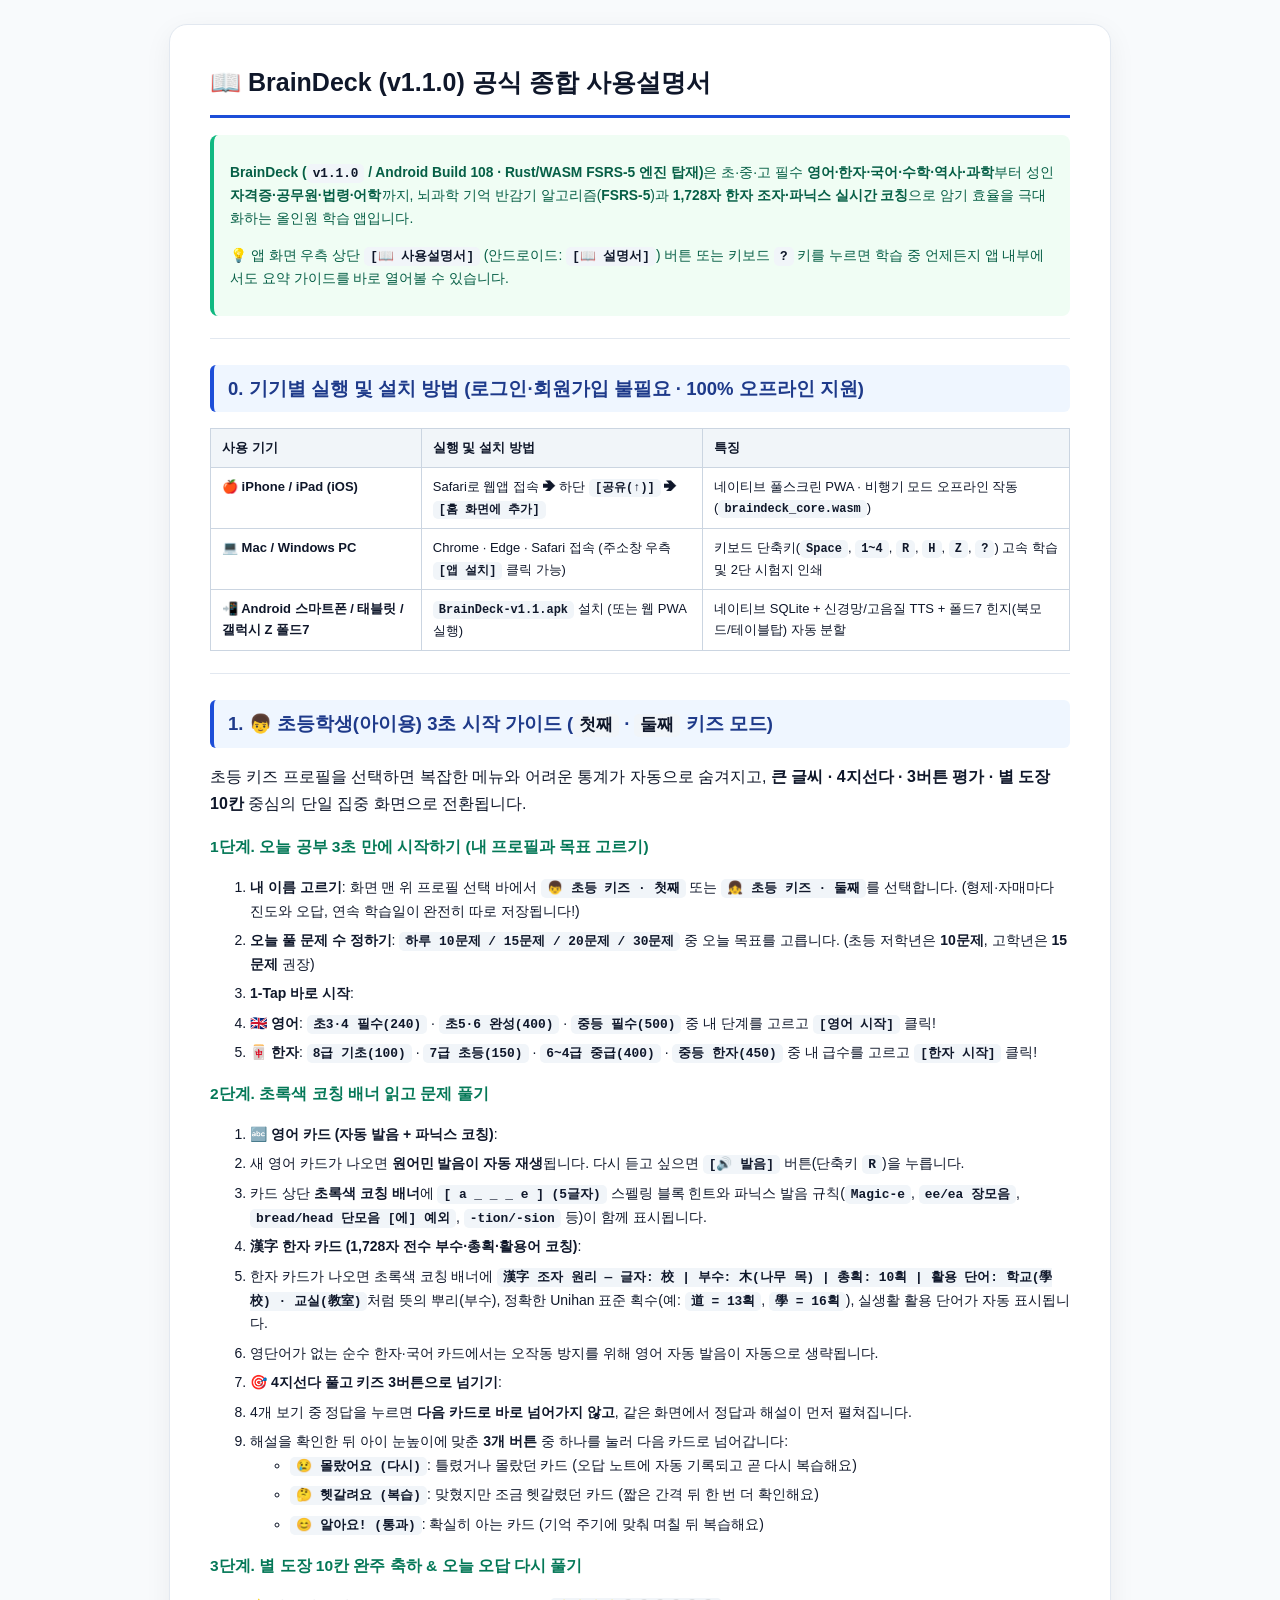
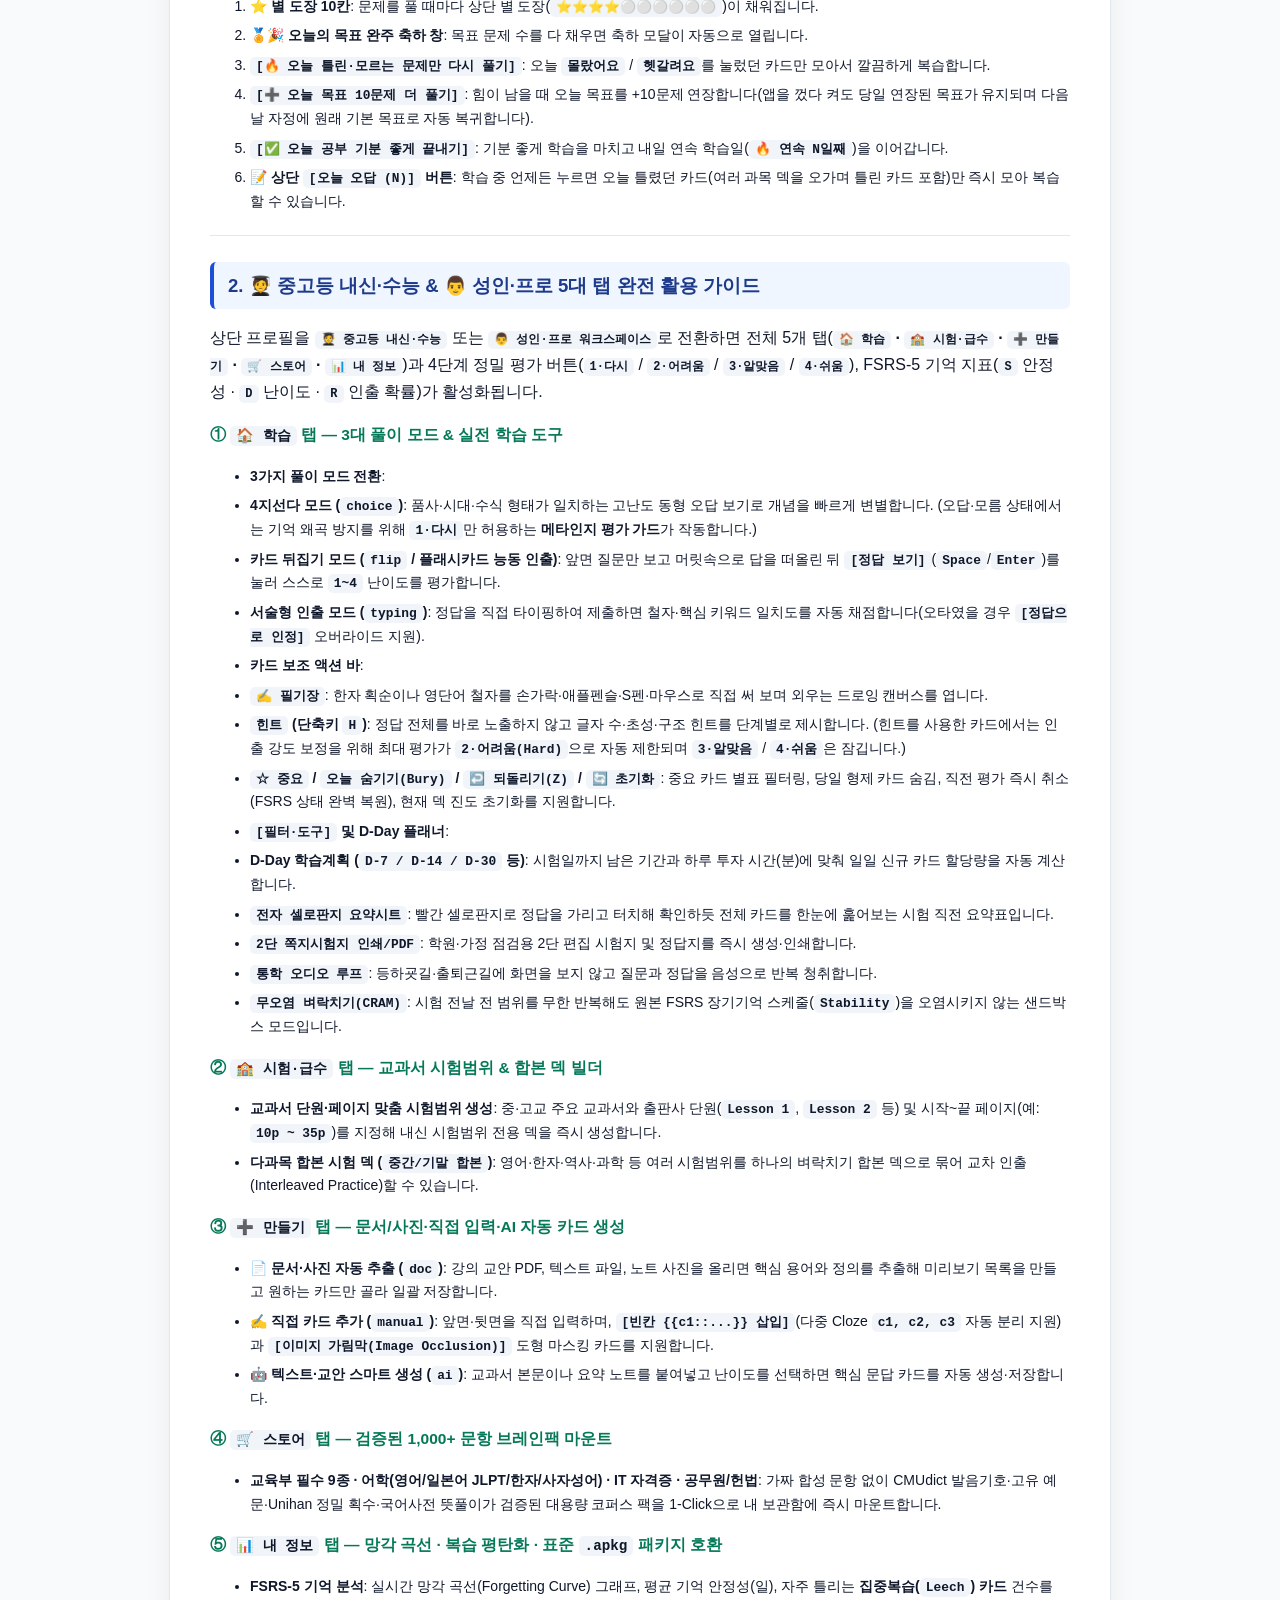
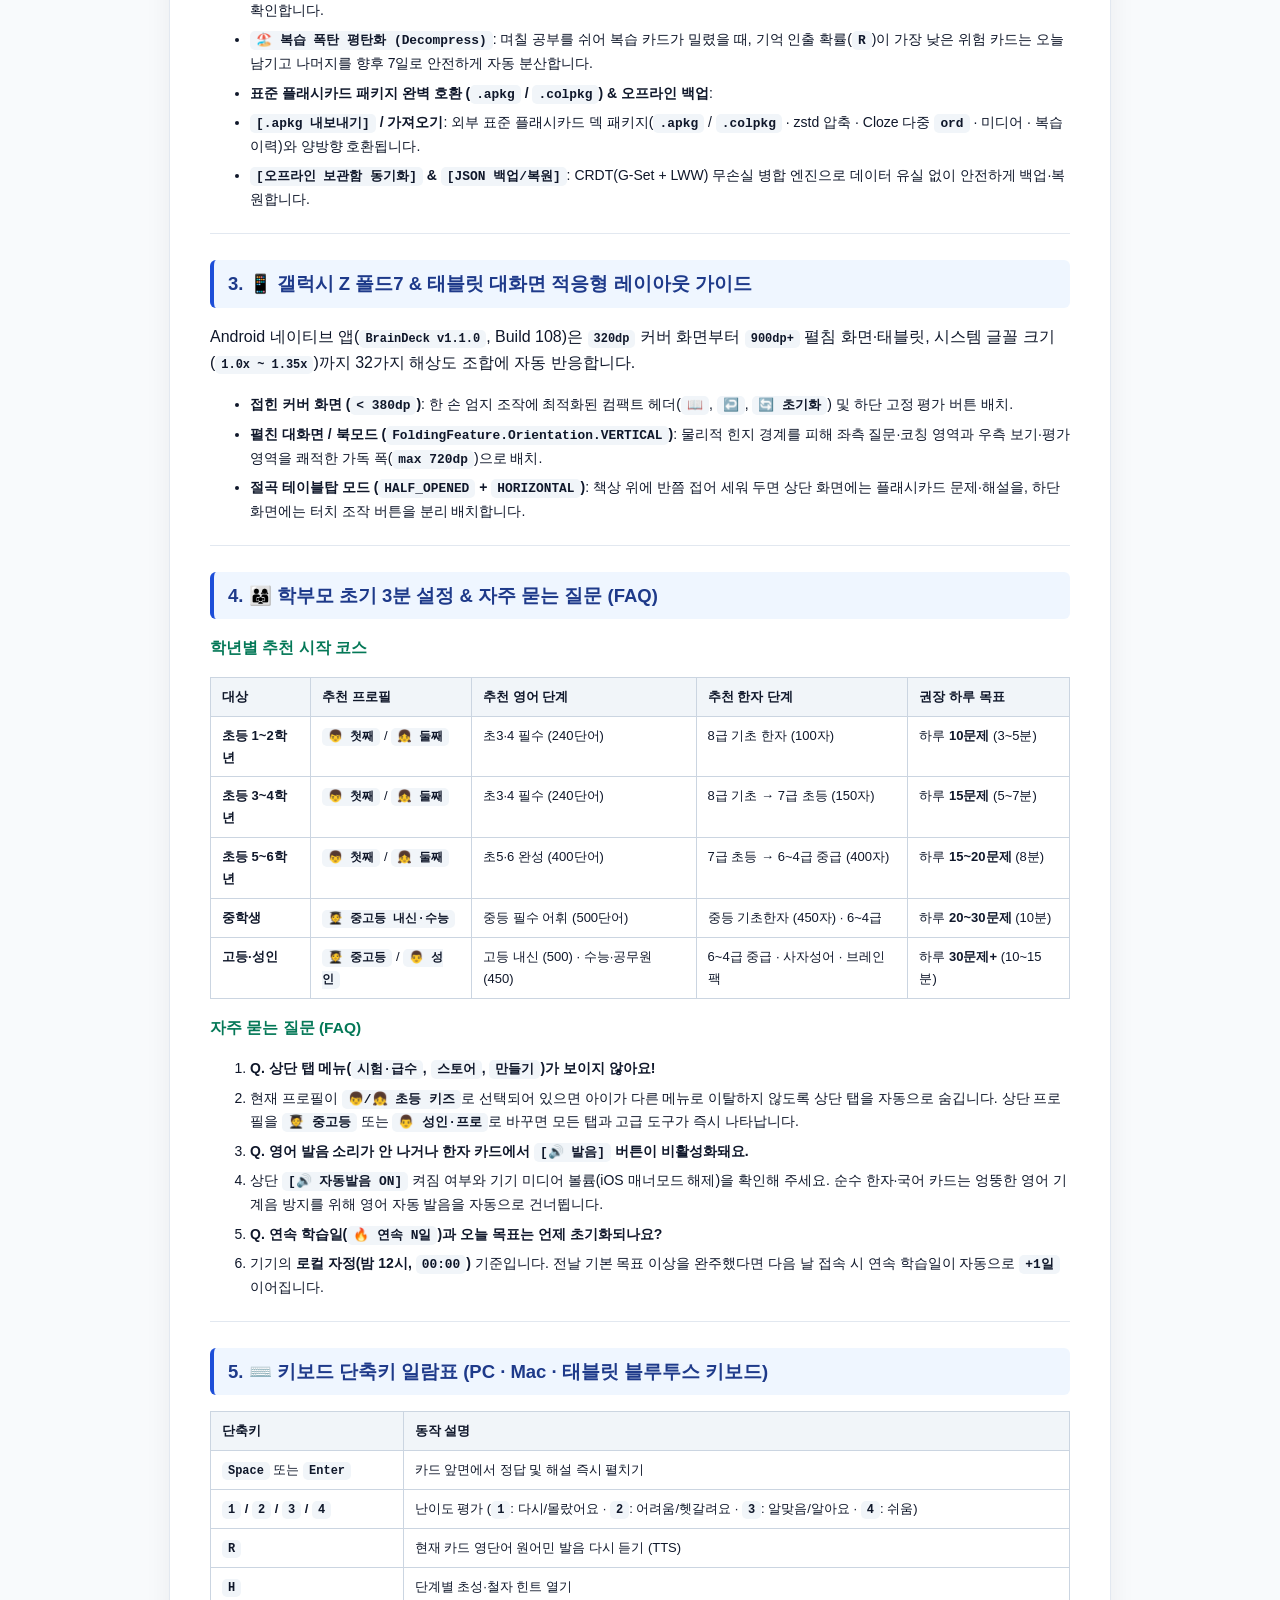
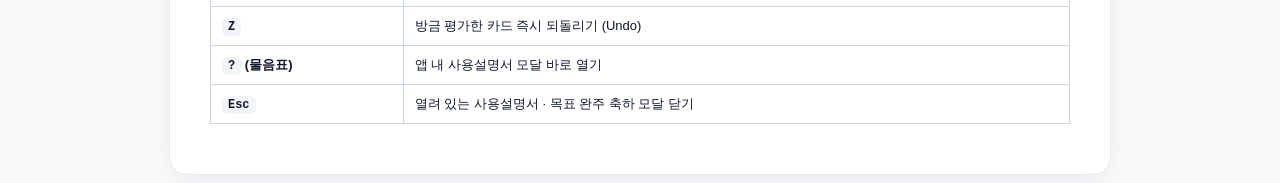
==== braindeck/USER_MANUAL.html @ 4ec6dca1 "chore(braindeck): deploy BrainDeck v1.1.0 (Build 108) PWA, Rust/WASM 1,728-Hanja core & official use" ====
<!DOCTYPE html>
<html lang="ko">
<head>
<meta charset="utf-8">
<meta name="viewport" content="width=device-width, initial-scale=1">
<title>BrainDeck v1.1.0 (Build 108) 공식 종합 사용설명서</title>
<style>
  body { font-family: -apple-system, BlinkMacSystemFont, "Apple SD Gothic Neo", "Malgun Gothic", sans-serif; color: #0f172a; background: #f8fafc; margin: 0; padding: 24px 16px; line-height: 1.68; }
  .container { max-width: 860px; margin: 0 auto; background: #ffffff; border-radius: 18px; padding: 36px 40px; box-shadow: 0 8px 28px rgba(15,23,42,0.06); border: 1px solid #e2e8f0; }
  h1 { font-size: 25px; color: #0f172a; margin-top: 0; border-bottom: 3px solid #1d4ed8; padding-bottom: 12px; }
  h2 { font-size: 18.5px; color: #1e3a8a; margin-top: 26px; background: #eff6ff; padding: 8px 14px; border-left: 4px solid #1d4ed8; border-radius: 6px; }
  h3 { font-size: 15.5px; color: #047857; margin-top: 16px; }
  blockquote { background: #f0fdf4; border-left: 4px solid #10b981; margin: 14px 0; padding: 12px 16px; border-radius: 8px; color: #065f46; font-size: 13.8px; }
  code { background: #f1f5f9; color: #0f172a; padding: 2px 6px; border-radius: 5px; font-size: 0.92em; font-weight: 600; }
  table { width: 100%; border-collapse: collapse; margin: 14px 0; font-size: 13px; }
  th, td { border: 1px solid #cbd5e1; padding: 8px 11px; text-align: left; vertical-align: top; }
  th { background: #f1f5f9; color: #0f172a; font-weight: 800; }
  hr { border: none; border-top: 1px solid #e2e8f0; margin: 22px 0; }
  li { margin-bottom: 6px; font-size: 14px; }
  @media print { body { background: #fff; padding: 0; } .container { box-shadow: none; border: none; padding: 10px 14px; } h2 { break-after: avoid; } table { break-inside: avoid; } }
</style>
</head>
<body>
  <div class="container">
    <h1>📖 BrainDeck (v1.1.0) 공식 종합 사용설명서</h1>
<blockquote>
<p><strong>BrainDeck (<code>v1.1.0</code> / Android Build 108 · Rust/WASM FSRS-5 엔진 탑재)</strong>은 초·중·고 필수 <strong>영어·한자·국어·수학·역사·과학</strong>부터 성인 <strong>자격증·공무원·법령·어학</strong>까지, 뇌과학 기억 반감기 알고리즘(<strong>FSRS-5</strong>)과 <strong>1,728자 한자 조자·파닉스 실시간 코칭</strong>으로 암기 효율을 극대화하는 올인원 학습 앱입니다.</p>
<p>💡 앱 화면 우측 상단 <strong><code>[📖 사용설명서]</code></strong> (안드로이드: <strong><code>[📖 설명서]</code></strong>) 버튼 또는 키보드 <strong><code>?</code></strong> 키를 누르면 학습 중 언제든지 앱 내부에서도 요약 가이드를 바로 열어볼 수 있습니다.</p>
</blockquote>
<hr />
<h2>0. 기기별 실행 및 설치 방법 (로그인·회원가입 불필요 · 100% 오프라인 지원)</h2>
<table>
<thead>
<tr>
<th style="text-align: left;">사용 기기</th>
<th style="text-align: left;">실행 및 설치 방법</th>
<th style="text-align: left;">특징</th>
</tr>
</thead>
<tbody>
<tr>
<td style="text-align: left;"><strong>🍎 iPhone / iPad (iOS)</strong></td>
<td style="text-align: left;">Safari로 웹앱 접속 ➔ 하단 <strong><code>[공유(↑)]</code></strong> ➔ <strong><code>[홈 화면에 추가]</code></strong></td>
<td style="text-align: left;">네이티브 풀스크린 PWA · 비행기 모드 오프라인 작동 (<code>braindeck_core.wasm</code>)</td>
</tr>
<tr>
<td style="text-align: left;"><strong>💻 Mac / Windows PC</strong></td>
<td style="text-align: left;">Chrome · Edge · Safari 접속 (주소창 우측 <strong><code>[앱 설치]</code></strong> 클릭 가능)</td>
<td style="text-align: left;">키보드 단축키(<code>Space</code>, <code>1~4</code>, <code>R</code>, <code>H</code>, <code>Z</code>, <code>?</code>) 고속 학습 및 2단 시험지 인쇄</td>
</tr>
<tr>
<td style="text-align: left;"><strong>📲 Android 스마트폰 / 태블릿 / 갤럭시 Z 폴드7</strong></td>
<td style="text-align: left;"><strong><code>BrainDeck-v1.1.apk</code></strong> 설치 (또는 웹 PWA 실행)</td>
<td style="text-align: left;">네이티브 SQLite + 신경망/고음질 TTS + 폴드7 힌지(북모드/테이블탑) 자동 분할</td>
</tr>
</tbody>
</table>
<hr />
<h2>1. 👦 초등학생(아이용) 3초 시작 가이드 (<code>첫째</code> · <code>둘째</code> 키즈 모드)</h2>
<p>초등 키즈 프로필을 선택하면 복잡한 메뉴와 어려운 통계가 자동으로 숨겨지고, <strong>큰 글씨 · 4지선다 · 3버튼 평가 · 별 도장 10칸</strong> 중심의 단일 집중 화면으로 전환됩니다.</p>
<h3>1단계. 오늘 공부 3초 만에 시작하기 (내 프로필과 목표 고르기)</h3>
<ol>
<li><strong>내 이름 고르기</strong>: 화면 맨 위 프로필 선택 바에서 <strong><code>👦 초등 키즈 · 첫째</code></strong> 또는 <strong><code>👧 초등 키즈 · 둘째</code></strong>를 선택합니다. (형제·자매마다 진도와 오답, 연속 학습일이 완전히 따로 저장됩니다!)</li>
<li><strong>오늘 풀 문제 수 정하기</strong>: <strong><code>하루 10문제 / 15문제 / 20문제 / 30문제</code></strong> 중 오늘 목표를 고릅니다. (초등 저학년은 <strong>10문제</strong>, 고학년은 <strong>15문제</strong> 권장)</li>
<li><strong>1-Tap 바로 시작</strong>:</li>
<li><strong>🇬🇧 영어</strong>: <code>초3·4 필수(240)</code> · <code>초5·6 완성(400)</code> · <code>중등 필수(500)</code> 중 내 단계를 고르고 <strong><code>[영어 시작]</code></strong> 클릭!</li>
<li><strong>🀄 한자</strong>: <code>8급 기초(100)</code> · <code>7급 초등(150)</code> · <code>6~4급 중급(400)</code> · <code>중등 한자(450)</code> 중 내 급수를 고르고 <strong><code>[한자 시작]</code></strong> 클릭!</li>
</ol>
<h3>2단계. 초록색 코칭 배너 읽고 문제 풀기</h3>
<ol>
<li><strong>🔤 영어 카드 (자동 발음 + 파닉스 코칭)</strong>:</li>
<li>새 영어 카드가 나오면 <strong>원어민 발음이 자동 재생</strong>됩니다. 다시 듣고 싶으면 <strong><code>[🔊 발음]</code></strong> 버튼(단축키 <code>R</code>)을 누릅니다.</li>
<li>카드 상단 <strong>초록색 코칭 배너</strong>에 <strong><code>[ a _ _ _ e ] (5글자)</code></strong> 스펠링 블록 힌트와 파닉스 발음 규칙(<code>Magic-e</code>, <code>ee/ea 장모음</code>, <code>bread/head 단모음 [에] 예외</code>, <code>-tion/-sion</code> 등)이 함께 표시됩니다.</li>
<li><strong>漢字 한자 카드 (1,728자 전수 부수·총획·활용어 코칭)</strong>:</li>
<li>한자 카드가 나오면 초록색 코칭 배너에 <strong><code>漢字 조자 원리 — 글자: 校 | 부수: 木(나무 목) | 총획: 10획 | 활용 단어: 학교(學校) · 교실(教室)</code></strong>처럼 뜻의 뿌리(부수), 정확한 Unihan 표준 획수(예: <code>道 = 13획</code>, <code>學 = 16획</code>), 실생활 활용 단어가 자동 표시됩니다.</li>
<li>영단어가 없는 순수 한자·국어 카드에서는 오작동 방지를 위해 영어 자동 발음이 자동으로 생략됩니다.</li>
<li><strong>🎯 4지선다 풀고 키즈 3버튼으로 넘기기</strong>:</li>
<li>4개 보기 중 정답을 누르면 <strong>다음 카드로 바로 넘어가지 않고</strong>, 같은 화면에서 정답과 해설이 먼저 펼쳐집니다.</li>
<li>해설을 확인한 뒤 아이 눈높이에 맞춘 <strong>3개 버튼</strong> 중 하나를 눌러 다음 카드로 넘어갑니다:<ul>
<li><strong><code>😢 몰랐어요 (다시)</code></strong>: 틀렸거나 몰랐던 카드 (오답 노트에 자동 기록되고 곧 다시 복습해요)</li>
<li><strong><code>🤔 헷갈려요 (복습)</code></strong>: 맞혔지만 조금 헷갈렸던 카드 (짧은 간격 뒤 한 번 더 확인해요)</li>
<li><strong><code>😊 알아요! (통과)</code></strong>: 확실히 아는 카드 (기억 주기에 맞춰 며칠 뒤 복습해요)</li>
</ul>
</li>
</ol>
<h3>3단계. 별 도장 10칸 완주 축하 &amp; 오늘 오답 다시 풀기</h3>
<ol>
<li><strong>⭐ 별 도장 10칸</strong>: 문제를 풀 때마다 상단 별 도장(<code>⭐⭐⭐⭐⚪⚪⚪⚪⚪⚪</code>)이 채워집니다.</li>
<li><strong>🏅🎉 오늘의 목표 완주 축하 창</strong>: 목표 문제 수를 다 채우면 축하 모달이 자동으로 열립니다.</li>
<li><strong><code>[🔥 오늘 틀린·모르는 문제만 다시 풀기]</code></strong>: 오늘 <code>몰랐어요</code> / <code>헷갈려요</code>를 눌렀던 카드만 모아서 깔끔하게 복습합니다.</li>
<li><strong><code>[➕ 오늘 목표 10문제 더 풀기]</code></strong>: 힘이 남을 때 오늘 목표를 +10문제 연장합니다(앱을 껐다 켜도 당일 연장된 목표가 유지되며 다음 날 자정에 원래 기본 목표로 자동 복귀합니다).</li>
<li><strong><code>[✅ 오늘 공부 기분 좋게 끝내기]</code></strong>: 기분 좋게 학습을 마치고 내일 연속 학습일(<code>🔥 연속 N일째</code>)을 이어갑니다.</li>
<li><strong>📝 상단 <code>[오늘 오답 (N)]</code> 버튼</strong>: 학습 중 언제든 누르면 오늘 틀렸던 카드(여러 과목 덱을 오가며 틀린 카드 포함)만 즉시 모아 복습할 수 있습니다.</li>
</ol>
<hr />
<h2>2. 🧑‍🎓 중고등 내신·수능 &amp; 👨 성인·프로 5대 탭 완전 활용 가이드</h2>
<p>상단 프로필을 <strong><code>🧑‍🎓 중고등 내신·수능</code></strong> 또는 <strong><code>👨 성인·프로 워크스페이스</code></strong>로 전환하면 전체 5개 탭(<strong><code>🏠 학습</code> · <code>🏫 시험·급수</code> · <code>➕ 만들기</code> · <code>🛒 스토어</code> · <code>📊 내 정보</code></strong>)과 4단계 정밀 평가 버튼(<code>1·다시</code> / <code>2·어려움</code> / <code>3·알맞음</code> / <code>4·쉬움</code>), FSRS-5 기억 지표(<code>S</code> 안정성 · <code>D</code> 난이도 · <code>R</code> 인출 확률)가 활성화됩니다.</p>
<h3>① <code>🏠 학습</code> 탭 — 3대 풀이 모드 &amp; 실전 학습 도구</h3>
<ul>
<li><strong>3가지 풀이 모드 전환</strong>:</li>
<li><strong>4지선다 모드 (<code>choice</code>)</strong>: 품사·시대·수식 형태가 일치하는 고난도 동형 오답 보기로 개념을 빠르게 변별합니다. (오답·모름 상태에서는 기억 왜곡 방지를 위해 <code>1·다시</code>만 허용하는 <strong>메타인지 평가 가드</strong>가 작동합니다.)</li>
<li><strong>카드 뒤집기 모드 (<code>flip</code> / 플래시카드 능동 인출)</strong>: 앞면 질문만 보고 머릿속으로 답을 떠올린 뒤 <strong><code>[정답 보기]</code></strong>(<code>Space</code>/<code>Enter</code>)를 눌러 스스로 <code>1~4</code> 난이도를 평가합니다.</li>
<li><strong>서술형 인출 모드 (<code>typing</code>)</strong>: 정답을 직접 타이핑하여 제출하면 철자·핵심 키워드 일치도를 자동 채점합니다(오타였을 경우 <code>[정답으로 인정]</code> 오버라이드 지원).</li>
<li><strong>카드 보조 액션 바</strong>:</li>
<li><strong><code>✍️ 필기장</code></strong>: 한자 획순이나 영단어 철자를 손가락·애플펜슬·S펜·마우스로 직접 써 보며 외우는 드로잉 캔버스를 엽니다.</li>
<li><strong><code>힌트</code> (단축키 <code>H</code>)</strong>: 정답 전체를 바로 노출하지 않고 글자 수·초성·구조 힌트를 단계별로 제시합니다. (힌트를 사용한 카드에서는 인출 강도 보정을 위해 최대 평가가 <code>2·어려움(Hard)</code>으로 자동 제한되며 <code>3·알맞음</code> / <code>4·쉬움</code>은 잠깁니다.)</li>
<li><strong><code>☆ 중요</code> / <code>오늘 숨기기(Bury)</code> / <code>↩️ 되돌리기(Z)</code> / <code>🔄 초기화</code></strong>: 중요 카드 별표 필터링, 당일 형제 카드 숨김, 직전 평가 즉시 취소(FSRS 상태 완벽 복원), 현재 덱 진도 초기화를 지원합니다.</li>
<li><strong><code>[필터·도구]</code> 및 D-Day 플래너</strong>:</li>
<li><strong>D-Day 학습계획 (<code>D-7 / D-14 / D-30</code> 등)</strong>: 시험일까지 남은 기간과 하루 투자 시간(분)에 맞춰 일일 신규 카드 할당량을 자동 계산합니다.</li>
<li><strong><code>전자 셀로판지 요약시트</code></strong>: 빨간 셀로판지로 정답을 가리고 터치해 확인하듯 전체 카드를 한눈에 훑어보는 시험 직전 요약표입니다.</li>
<li><strong><code>2단 쪽지시험지 인쇄/PDF</code></strong>: 학원·가정 점검용 2단 편집 시험지 및 정답지를 즉시 생성·인쇄합니다.</li>
<li><strong><code>통학 오디오 루프</code></strong>: 등하굣길·출퇴근길에 화면을 보지 않고 질문과 정답을 음성으로 반복 청취합니다.</li>
<li><strong><code>무오염 벼락치기(CRAM)</code></strong>: 시험 전날 전 범위를 무한 반복해도 원본 FSRS 장기기억 스케줄(<code>Stability</code>)을 오염시키지 않는 샌드박스 모드입니다.</li>
</ul>
<h3>② <code>🏫 시험·급수</code> 탭 — 교과서 시험범위 &amp; 합본 덱 빌더</h3>
<ul>
<li><strong>교과서 단원·페이지 맞춤 시험범위 생성</strong>: 중·고교 주요 교과서와 출판사 단원(<code>Lesson 1</code>, <code>Lesson 2</code> 등) 및 시작~끝 페이지(예: <code>10p ~ 35p</code>)를 지정해 내신 시험범위 전용 덱을 즉시 생성합니다.</li>
<li><strong>다과목 합본 시험 덱 (<code>중간/기말 합본</code>)</strong>: 영어·한자·역사·과학 등 여러 시험범위를 하나의 벼락치기 합본 덱으로 묶어 교차 인출(Interleaved Practice)할 수 있습니다.</li>
</ul>
<h3>③ <code>➕ 만들기</code> 탭 — 문서/사진·직접 입력·AI 자동 카드 생성</h3>
<ul>
<li><strong>📄 문서·사진 자동 추출 (<code>doc</code>)</strong>: 강의 교안 PDF, 텍스트 파일, 노트 사진을 올리면 핵심 용어와 정의를 추출해 미리보기 목록을 만들고 원하는 카드만 골라 일괄 저장합니다.</li>
<li><strong>✍️ 직접 카드 추가 (<code>manual</code>)</strong>: 앞면·뒷면을 직접 입력하며, <strong><code>[빈칸 {{c1::...}} 삽입]</code></strong>(다중 Cloze <code>c1, c2, c3</code> 자동 분리 지원)과 <strong><code>[이미지 가림막(Image Occlusion)]</code></strong> 도형 마스킹 카드를 지원합니다.</li>
<li><strong>🤖 텍스트·교안 스마트 생성 (<code>ai</code>)</strong>: 교과서 본문이나 요약 노트를 붙여넣고 난이도를 선택하면 핵심 문답 카드를 자동 생성·저장합니다.</li>
</ul>
<h3>④ <code>🛒 스토어</code> 탭 — 검증된 1,000+ 문항 브레인팩 마운트</h3>
<ul>
<li><strong>교육부 필수 9종 · 어학(영어/일본어 JLPT/한자/사자성어) · IT 자격증 · 공무원/헌법</strong>: 가짜 합성 문항 없이 CMUdict 발음기호·고유 예문·Unihan 정밀 획수·국어사전 뜻풀이가 검증된 대용량 코퍼스 팩을 1-Click으로 내 보관함에 즉시 마운트합니다.</li>
</ul>
<h3>⑤ <code>📊 내 정보</code> 탭 — 망각 곡선 · 복습 평탄화 · 표준 <code>.apkg</code> 패키지 호환</h3>
<ul>
<li><strong>FSRS-5 기억 분석</strong>: 실시간 망각 곡선(Forgetting Curve) 그래프, 평균 기억 안정성(일), 자주 틀리는 <strong>집중복습(<code>Leech</code>) 카드</strong> 건수를 확인합니다.</li>
<li><strong><code>🏖️ 복습 폭탄 평탄화 (Decompress)</code></strong>: 며칠 공부를 쉬어 복습 카드가 밀렸을 때, 기억 인출 확률(<code>R</code>)이 가장 낮은 위험 카드는 오늘 남기고 나머지를 향후 7일로 안전하게 자동 분산합니다.</li>
<li><strong>표준 플래시카드 패키지 완벽 호환 (<code>.apkg</code> / <code>.colpkg</code>) &amp; 오프라인 백업</strong>:</li>
<li><strong><code>[.apkg 내보내기]</code> / 가져오기</strong>: 외부 표준 플래시카드 덱 패키지(<code>.apkg</code> / <code>.colpkg</code> · zstd 압축 · Cloze 다중 <code>ord</code> · 미디어 · 복습 이력)와 양방향 호환됩니다.</li>
<li><strong><code>[오프라인 보관함 동기화]</code> &amp; <code>[JSON 백업/복원]</code></strong>: CRDT(G-Set + LWW) 무손실 병합 엔진으로 데이터 유실 없이 안전하게 백업·복원합니다.</li>
</ul>
<hr />
<h2>3. 📱 갤럭시 Z 폴드7 &amp; 태블릿 대화면 적응형 레이아웃 가이드</h2>
<p>Android 네이티브 앱(<code>BrainDeck v1.1.0</code>, Build 108)은 <code>320dp</code> 커버 화면부터 <code>900dp+</code> 펼침 화면·태블릿, 시스템 글꼴 크기(<code>1.0x ~ 1.35x</code>)까지 32가지 해상도 조합에 자동 반응합니다.</p>
<ul>
<li><strong>접힌 커버 화면 (<code>&lt; 380dp</code>)</strong>: 한 손 엄지 조작에 최적화된 컴팩트 헤더(<code>📖</code>, <code>↩️</code>, <code>🔄 초기화</code>) 및 하단 고정 평가 버튼 배치.</li>
<li><strong>펼친 대화면 / 북모드 (<code>FoldingFeature.Orientation.VERTICAL</code>)</strong>: 물리적 힌지 경계를 피해 좌측 질문·코칭 영역과 우측 보기·평가 영역을 쾌적한 가독 폭(<code>max 720dp</code>)으로 배치.</li>
<li><strong>절곡 테이블탑 모드 (<code>HALF_OPENED</code> + <code>HORIZONTAL</code>)</strong>: 책상 위에 반쯤 접어 세워 두면 상단 화면에는 플래시카드 문제·해설을, 하단 화면에는 터치 조작 버튼을 분리 배치합니다.</li>
</ul>
<hr />
<h2>4. 👨‍👩‍👧 학부모 초기 3분 설정 &amp; 자주 묻는 질문 (FAQ)</h2>
<h3>학년별 추천 시작 코스</h3>
<table>
<thead>
<tr>
<th style="text-align: left;">대상</th>
<th style="text-align: left;">추천 프로필</th>
<th style="text-align: left;">추천 영어 단계</th>
<th style="text-align: left;">추천 한자 단계</th>
<th style="text-align: left;">권장 하루 목표</th>
</tr>
</thead>
<tbody>
<tr>
<td style="text-align: left;"><strong>초등 1~2학년</strong></td>
<td style="text-align: left;"><code>👦 첫째</code> / <code>👧 둘째</code></td>
<td style="text-align: left;">초3·4 필수 (240단어)</td>
<td style="text-align: left;">8급 기초 한자 (100자)</td>
<td style="text-align: left;">하루 <strong>10문제</strong> (3~5분)</td>
</tr>
<tr>
<td style="text-align: left;"><strong>초등 3~4학년</strong></td>
<td style="text-align: left;"><code>👦 첫째</code> / <code>👧 둘째</code></td>
<td style="text-align: left;">초3·4 필수 (240단어)</td>
<td style="text-align: left;">8급 기초 → 7급 초등 (150자)</td>
<td style="text-align: left;">하루 <strong>15문제</strong> (5~7분)</td>
</tr>
<tr>
<td style="text-align: left;"><strong>초등 5~6학년</strong></td>
<td style="text-align: left;"><code>👦 첫째</code> / <code>👧 둘째</code></td>
<td style="text-align: left;">초5·6 완성 (400단어)</td>
<td style="text-align: left;">7급 초등 → 6~4급 중급 (400자)</td>
<td style="text-align: left;">하루 <strong>15~20문제</strong> (8분)</td>
</tr>
<tr>
<td style="text-align: left;"><strong>중학생</strong></td>
<td style="text-align: left;"><code>🧑‍🎓 중고등 내신·수능</code></td>
<td style="text-align: left;">중등 필수 어휘 (500단어)</td>
<td style="text-align: left;">중등 기초한자 (450자) · 6~4급</td>
<td style="text-align: left;">하루 <strong>20~30문제</strong> (10분)</td>
</tr>
<tr>
<td style="text-align: left;"><strong>고등·성인</strong></td>
<td style="text-align: left;"><code>🧑‍🎓 중고등</code> / <code>👨 성인</code></td>
<td style="text-align: left;">고등 내신 (500) · 수능·공무원 (450)</td>
<td style="text-align: left;">6~4급 중급 · 사자성어 · 브레인팩</td>
<td style="text-align: left;">하루 <strong>30문제+</strong> (10~15분)</td>
</tr>
</tbody>
</table>
<h3>자주 묻는 질문 (FAQ)</h3>
<ol>
<li><strong>Q. 상단 탭 메뉴(<code>시험·급수</code>, <code>스토어</code>, <code>만들기</code>)가 보이지 않아요!</strong></li>
<li>현재 프로필이 <strong><code>👦/👧 초등 키즈</code></strong>로 선택되어 있으면 아이가 다른 메뉴로 이탈하지 않도록 상단 탭을 자동으로 숨깁니다. 상단 프로필을 <strong><code>🧑‍🎓 중고등</code></strong> 또는 <strong><code>👨 성인·프로</code></strong>로 바꾸면 모든 탭과 고급 도구가 즉시 나타납니다.</li>
<li><strong>Q. 영어 발음 소리가 안 나거나 한자 카드에서 <code>[🔊 발음]</code> 버튼이 비활성화돼요.</strong></li>
<li>상단 <strong><code>[🔊 자동발음 ON]</code></strong> 켜짐 여부와 기기 미디어 볼륨(iOS 매너모드 해제)을 확인해 주세요. 순수 한자·국어 카드는 엉뚱한 영어 기계음 방지를 위해 영어 자동 발음을 자동으로 건너뜁니다.</li>
<li><strong>Q. 연속 학습일(<code>🔥 연속 N일</code>)과 오늘 목표는 언제 초기화되나요?</strong></li>
<li>기기의 <strong>로컬 자정(밤 12시, <code>00:00</code>)</strong> 기준입니다. 전날 기본 목표 이상을 완주했다면 다음 날 접속 시 연속 학습일이 자동으로 <code>+1일</code> 이어집니다.</li>
</ol>
<hr />
<h2>5. ⌨️ 키보드 단축키 일람표 (PC · Mac · 태블릿 블루투스 키보드)</h2>
<table>
<thead>
<tr>
<th style="text-align: left;">단축키</th>
<th style="text-align: left;">동작 설명</th>
</tr>
</thead>
<tbody>
<tr>
<td style="text-align: left;"><strong><code>Space</code></strong> 또는 <strong><code>Enter</code></strong></td>
<td style="text-align: left;">카드 앞면에서 정답 및 해설 즉시 펼치기</td>
</tr>
<tr>
<td style="text-align: left;"><strong><code>1</code> / <code>2</code> / <code>3</code> / <code>4</code></strong></td>
<td style="text-align: left;">난이도 평가 (<code>1</code>: 다시/몰랐어요 · <code>2</code>: 어려움/헷갈려요 · <code>3</code>: 알맞음/알아요 · <code>4</code>: 쉬움)</td>
</tr>
<tr>
<td style="text-align: left;"><strong><code>R</code></strong></td>
<td style="text-align: left;">현재 카드 영단어 원어민 발음 다시 듣기 (TTS)</td>
</tr>
<tr>
<td style="text-align: left;"><strong><code>H</code></strong></td>
<td style="text-align: left;">단계별 초성·철자 힌트 열기</td>
</tr>
<tr>
<td style="text-align: left;"><strong><code>Z</code></strong></td>
<td style="text-align: left;">방금 평가한 카드 즉시 되돌리기 (Undo)</td>
</tr>
<tr>
<td style="text-align: left;"><strong><code>?</code> (물음표)</strong></td>
<td style="text-align: left;">앱 내 사용설명서 모달 바로 열기</td>
</tr>
<tr>
<td style="text-align: left;"><strong><code>Esc</code></strong></td>
<td style="text-align: left;">열려 있는 사용설명서 · 목표 완주 축하 모달 닫기</td>
</tr>
</tbody>
</table>
  </div>
</body>
</html>
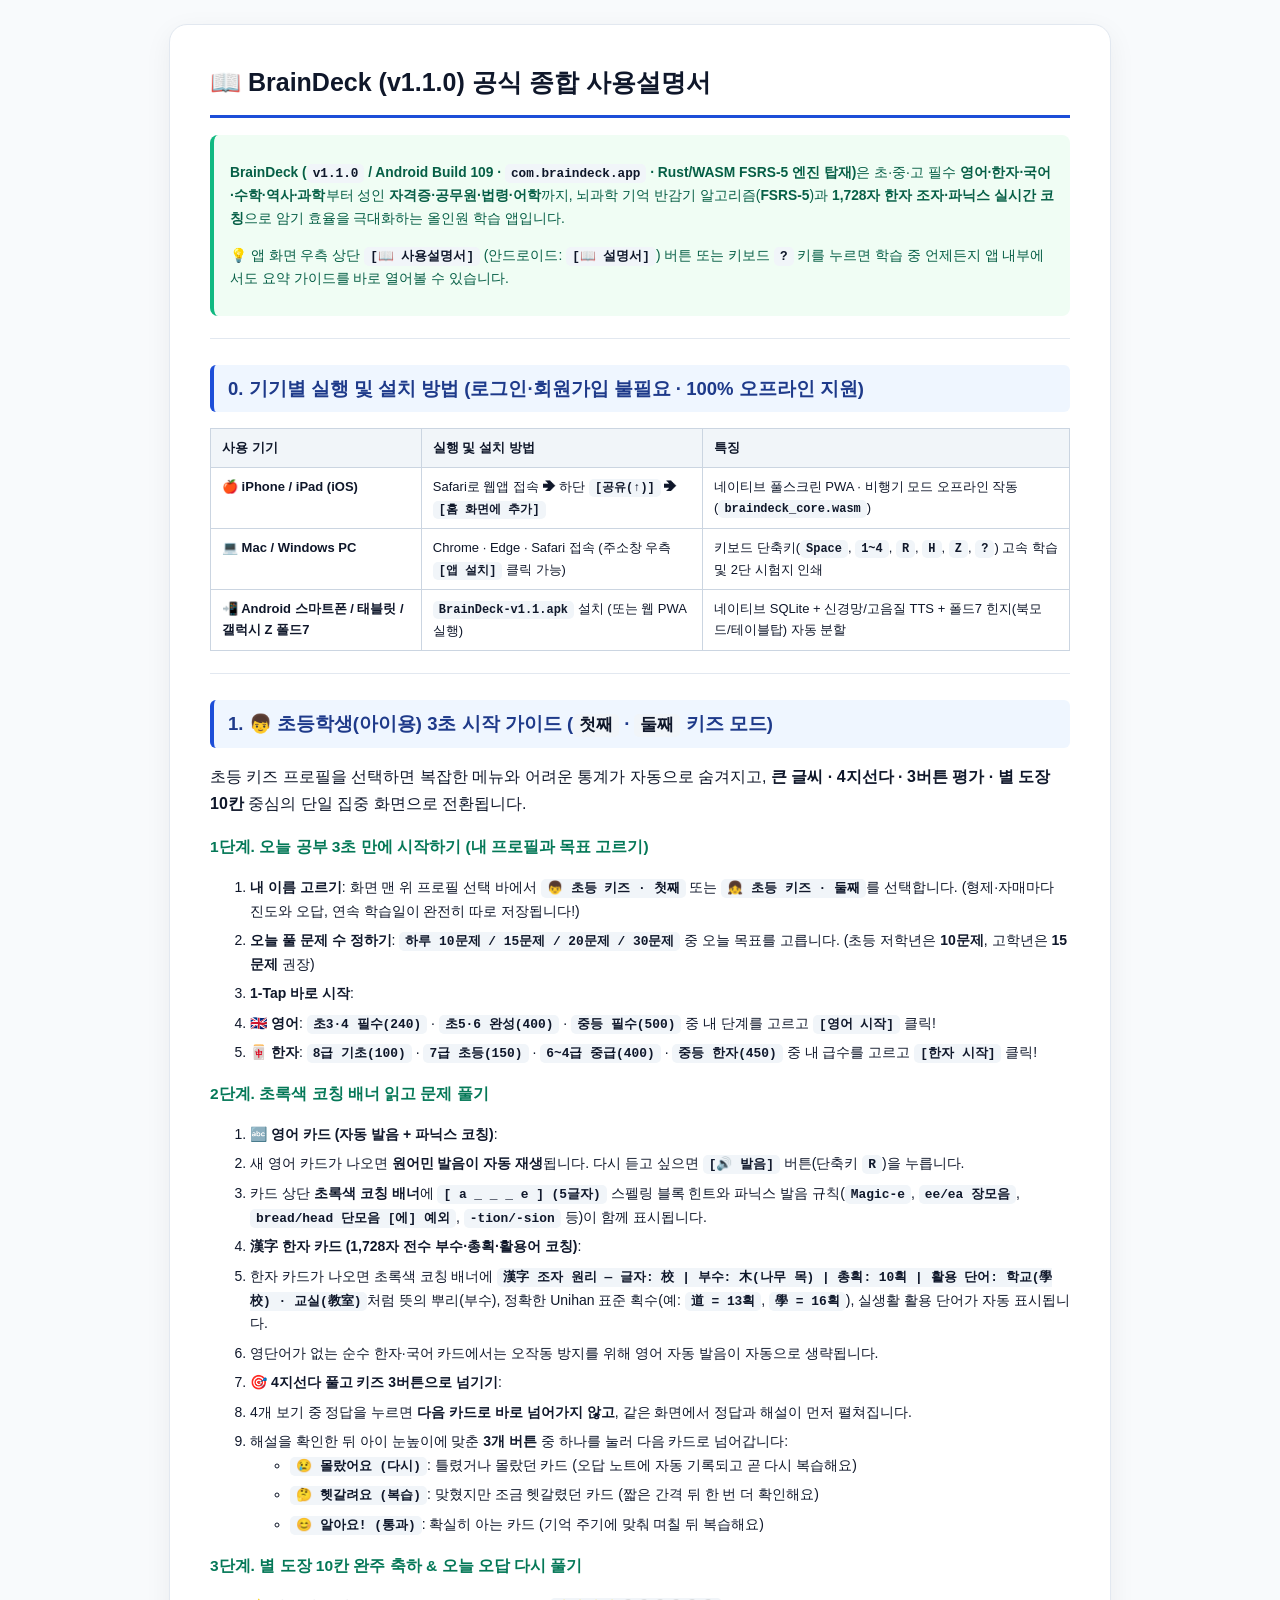
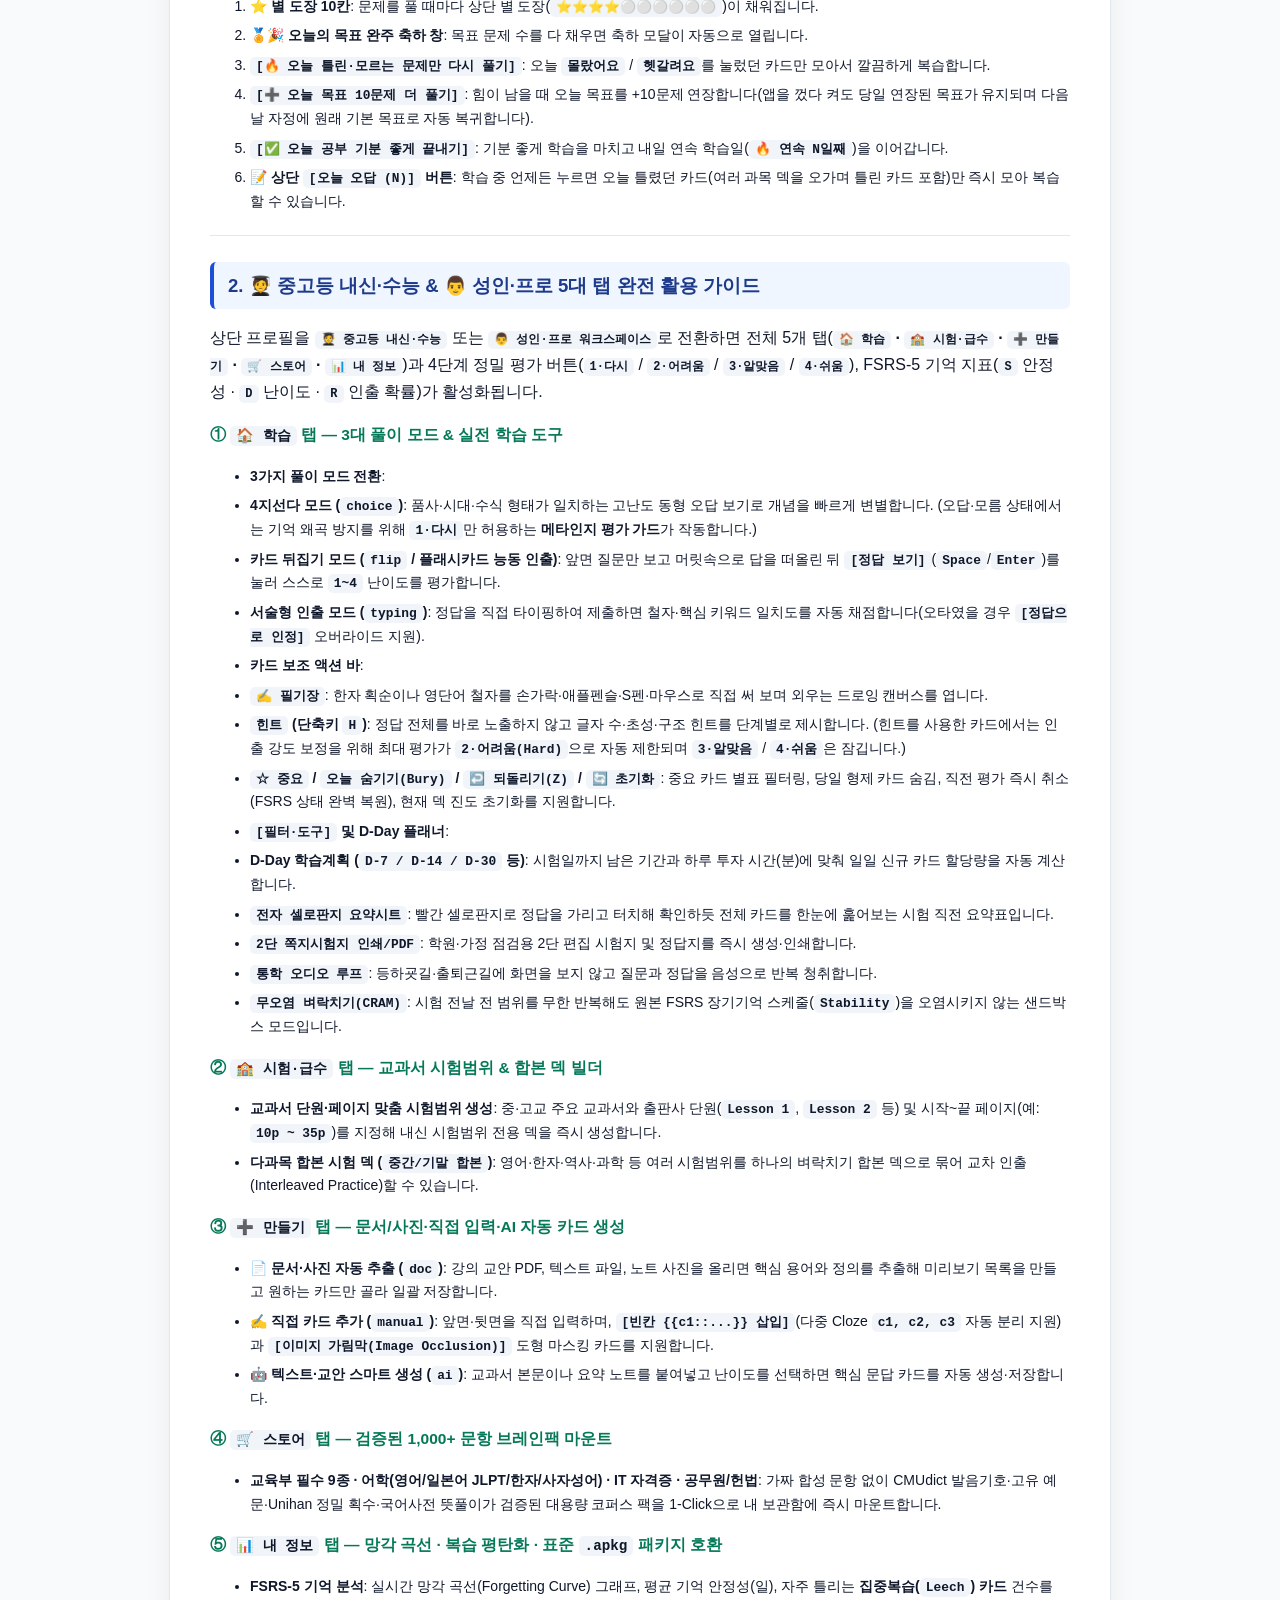
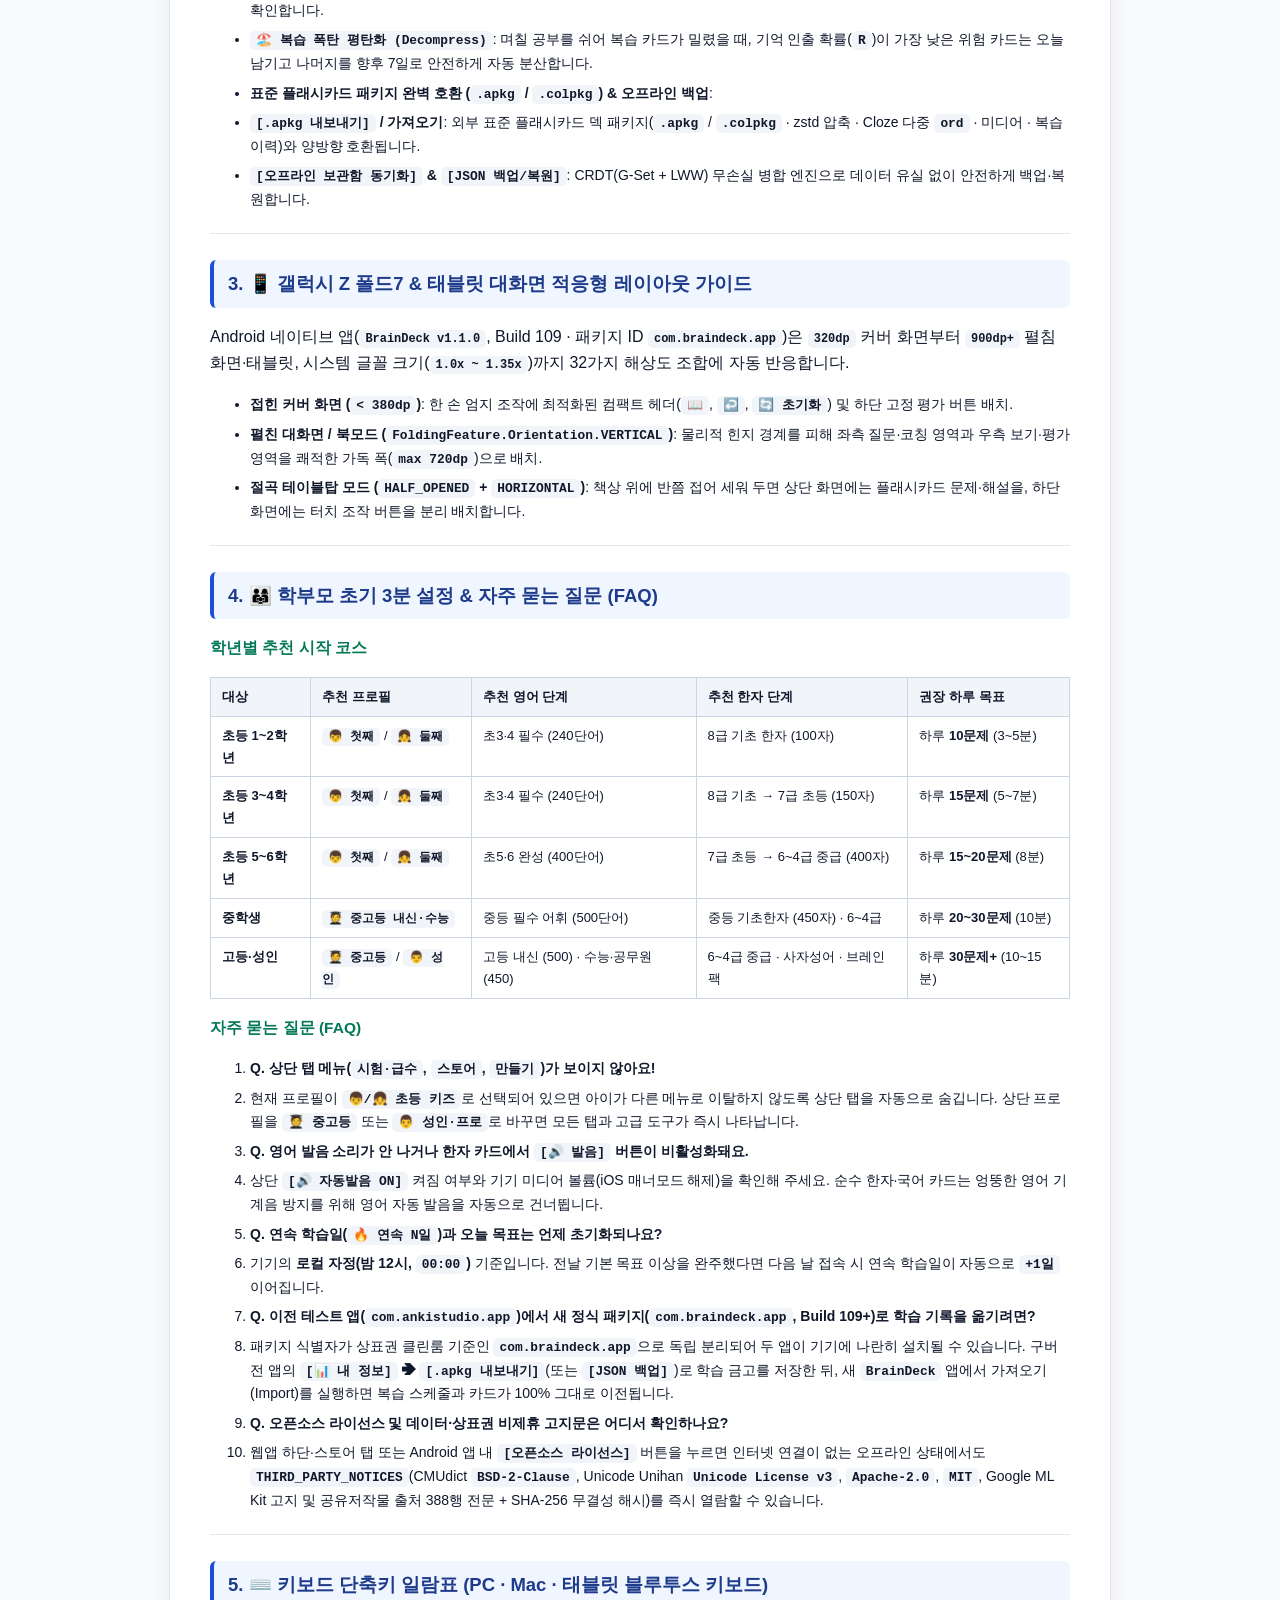
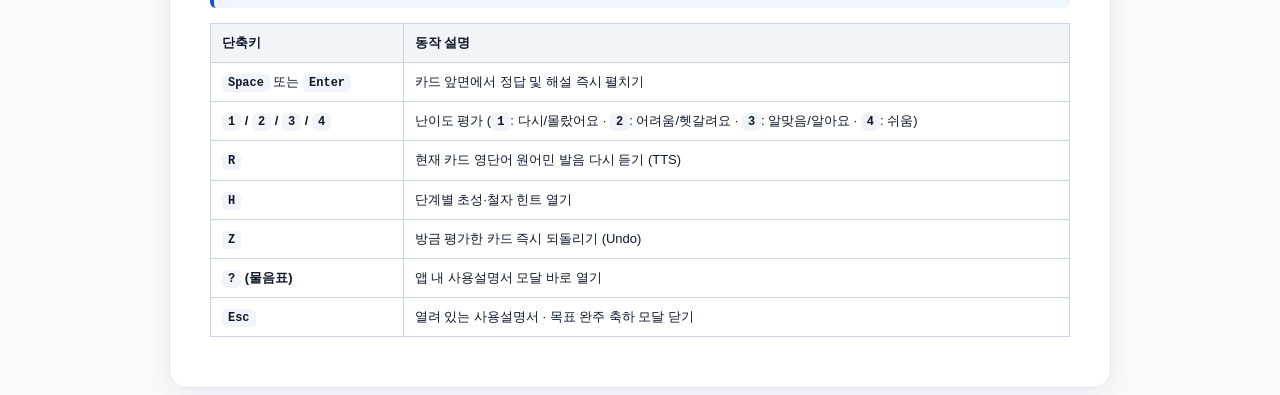
==== commit ba32310e: "chore(braindeck): sync v10.4 Carbon Web PWA bundle and USER_MANUAL.html" ====
--- a/braindeck/USER_MANUAL.html
+++ b/braindeck/USER_MANUAL.html
@@ -3,7 +3,7 @@
 <head>
 <meta charset="utf-8">
 <meta name="viewport" content="width=device-width, initial-scale=1">
-<title>BrainDeck v1.1.0 (Build 108) 공식 종합 사용설명서</title>
+<title>BrainDeck v1.1.0 (Build 109) 공식 종합 사용설명서</title>
 <style>
   body { font-family: -apple-system, BlinkMacSystemFont, "Apple SD Gothic Neo", "Malgun Gothic", sans-serif; color: #0f172a; background: #f8fafc; margin: 0; padding: 24px 16px; line-height: 1.68; }
   .container { max-width: 860px; margin: 0 auto; background: #ffffff; border-radius: 18px; padding: 36px 40px; box-shadow: 0 8px 28px rgba(15,23,42,0.06); border: 1px solid #e2e8f0; }
@@ -24,7 +24,7 @@
   <div class="container">
     <h1>📖 BrainDeck (v1.1.0) 공식 종합 사용설명서</h1>
 <blockquote>
-<p><strong>BrainDeck (<code>v1.1.0</code> / Android Build 108 · Rust/WASM FSRS-5 엔진 탑재)</strong>은 초·중·고 필수 <strong>영어·한자·국어·수학·역사·과학</strong>부터 성인 <strong>자격증·공무원·법령·어학</strong>까지, 뇌과학 기억 반감기 알고리즘(<strong>FSRS-5</strong>)과 <strong>1,728자 한자 조자·파닉스 실시간 코칭</strong>으로 암기 효율을 극대화하는 올인원 학습 앱입니다.</p>
+<p><strong>BrainDeck (<code>v1.1.0</code> / Android Build 109 · <code>com.braindeck.app</code> · Rust/WASM FSRS-5 엔진 탑재)</strong>은 초·중·고 필수 <strong>영어·한자·국어·수학·역사·과학</strong>부터 성인 <strong>자격증·공무원·법령·어학</strong>까지, 뇌과학 기억 반감기 알고리즘(<strong>FSRS-5</strong>)과 <strong>1,728자 한자 조자·파닉스 실시간 코칭</strong>으로 암기 효율을 극대화하는 올인원 학습 앱입니다.</p>
 <p>💡 앱 화면 우측 상단 <strong><code>[📖 사용설명서]</code></strong> (안드로이드: <strong><code>[📖 설명서]</code></strong>) 버튼 또는 키보드 <strong><code>?</code></strong> 키를 누르면 학습 중 언제든지 앱 내부에서도 요약 가이드를 바로 열어볼 수 있습니다.</p>
 </blockquote>
 <hr />
@@ -137,7 +137,7 @@
 </ul>
 <hr />
 <h2>3. 📱 갤럭시 Z 폴드7 &amp; 태블릿 대화면 적응형 레이아웃 가이드</h2>
-<p>Android 네이티브 앱(<code>BrainDeck v1.1.0</code>, Build 108)은 <code>320dp</code> 커버 화면부터 <code>900dp+</code> 펼침 화면·태블릿, 시스템 글꼴 크기(<code>1.0x ~ 1.35x</code>)까지 32가지 해상도 조합에 자동 반응합니다.</p>
+<p>Android 네이티브 앱(<code>BrainDeck v1.1.0</code>, Build 109 · 패키지 ID <code>com.braindeck.app</code>)은 <code>320dp</code> 커버 화면부터 <code>900dp+</code> 펼침 화면·태블릿, 시스템 글꼴 크기(<code>1.0x ~ 1.35x</code>)까지 32가지 해상도 조합에 자동 반응합니다.</p>
 <ul>
 <li><strong>접힌 커버 화면 (<code>&lt; 380dp</code>)</strong>: 한 손 엄지 조작에 최적화된 컴팩트 헤더(<code>📖</code>, <code>↩️</code>, <code>🔄 초기화</code>) 및 하단 고정 평가 버튼 배치.</li>
 <li><strong>펼친 대화면 / 북모드 (<code>FoldingFeature.Orientation.VERTICAL</code>)</strong>: 물리적 힌지 경계를 피해 좌측 질문·코칭 영역과 우측 보기·평가 영역을 쾌적한 가독 폭(<code>max 720dp</code>)으로 배치.</li>
@@ -202,6 +202,10 @@
 <li>상단 <strong><code>[🔊 자동발음 ON]</code></strong> 켜짐 여부와 기기 미디어 볼륨(iOS 매너모드 해제)을 확인해 주세요. 순수 한자·국어 카드는 엉뚱한 영어 기계음 방지를 위해 영어 자동 발음을 자동으로 건너뜁니다.</li>
 <li><strong>Q. 연속 학습일(<code>🔥 연속 N일</code>)과 오늘 목표는 언제 초기화되나요?</strong></li>
 <li>기기의 <strong>로컬 자정(밤 12시, <code>00:00</code>)</strong> 기준입니다. 전날 기본 목표 이상을 완주했다면 다음 날 접속 시 연속 학습일이 자동으로 <code>+1일</code> 이어집니다.</li>
+<li><strong>Q. 이전 테스트 앱(<code>com.ankistudio.app</code>)에서 새 정식 패키지(<code>com.braindeck.app</code>, Build 109+)로 학습 기록을 옮기려면?</strong></li>
+<li>패키지 식별자가 상표권 클린룸 기준인 <code>com.braindeck.app</code>으로 독립 분리되어 두 앱이 기기에 나란히 설치될 수 있습니다. 구버전 앱의 <strong><code>[📊 내 정보]</code> ➔ <code>[.apkg 내보내기]</code></strong>(또는 <code>[JSON 백업]</code>)로 학습 금고를 저장한 뒤, 새 <code>BrainDeck</code> 앱에서 가져오기(Import)를 실행하면 복습 스케줄과 카드가 100% 그대로 이전됩니다.</li>
+<li><strong>Q. 오픈소스 라이선스 및 데이터·상표권 비제휴 고지문은 어디서 확인하나요?</strong></li>
+<li>웹앱 하단·스토어 탭 또는 Android 앱 내 <strong><code>[오픈소스 라이선스]</code></strong> 버튼을 누르면 인터넷 연결이 없는 오프라인 상태에서도 <code>THIRD_PARTY_NOTICES</code>(CMUdict <code>BSD-2-Clause</code>, Unicode Unihan <code>Unicode License v3</code>, <code>Apache-2.0</code>, <code>MIT</code>, Google ML Kit 고지 및 공유저작물 출처 388행 전문 + SHA-256 무결성 해시)를 즉시 열람할 수 있습니다.</li>
 </ol>
 <hr />
 <h2>5. ⌨️ 키보드 단축키 일람표 (PC · Mac · 태블릿 블루투스 키보드)</h2>
